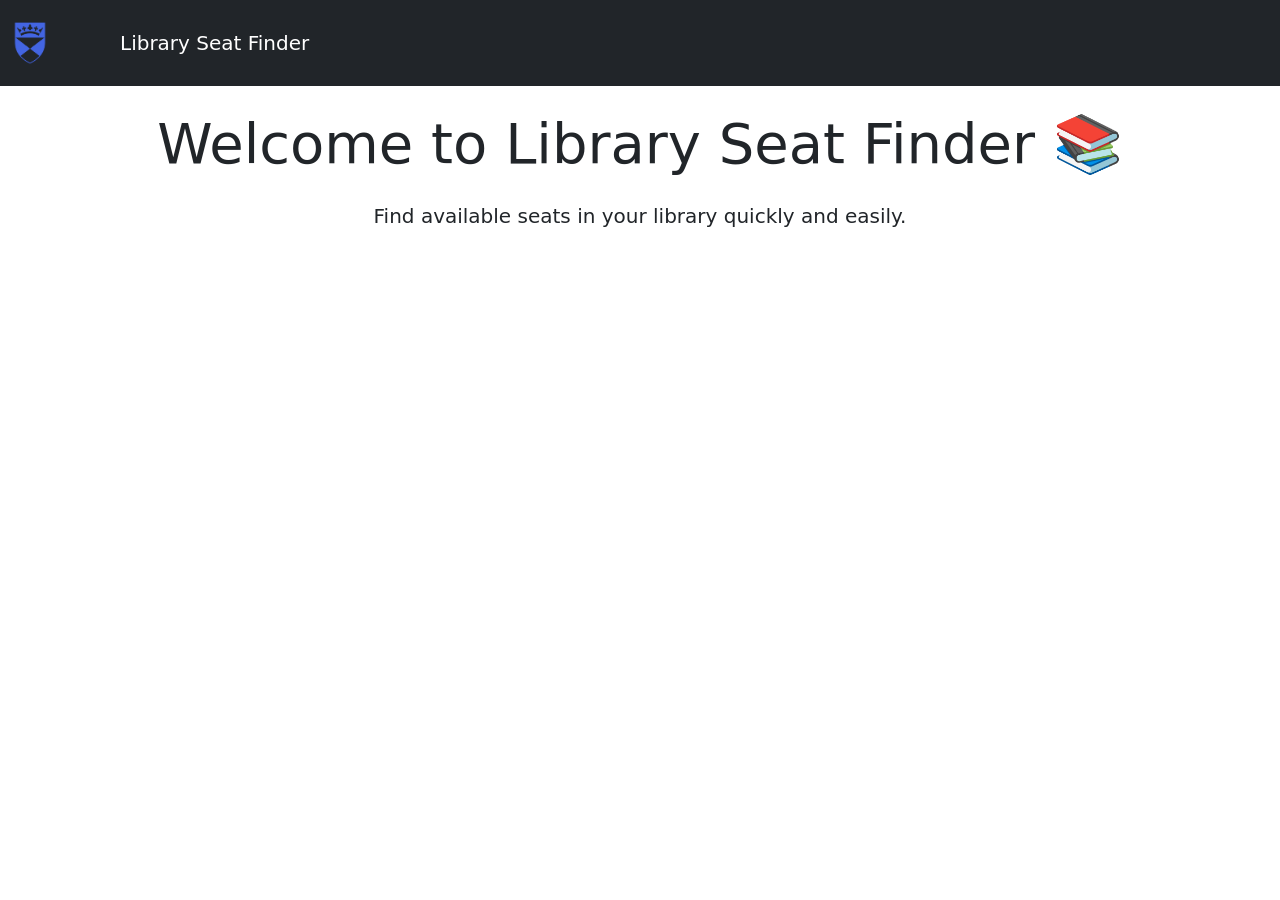
==== index.html @ 10b20905 "basic styling" ====
<!DOCTYPE html>
<html lang="en">
<head>
    <meta charset="UTF-8">
    <meta name="viewport" content="width=device-width, initial-scale=1.0">
    <title>Library Seat Finder</title>


    <link href="https://cdn.jsdelivr.net/npm/bootstrap@5.3.0/dist/css/bootstrap.min.css" rel="stylesheet" integrity="sha384-9ndCyUaIbzAi2FUVXJi0CjmCapSmO7SnpJef0486qhLnuZ2cdeRhO02iuK6FUUVM" crossorigin="anonymous">

    <link rel="stylesheet" type="text/css" href="css/styles.css">
</head>
<body>
    <nav class="navbar navbar-expand-lg navbar-dark bg-dark">
        <a class="navbar-brand" href="#"><img src="uodlogo.png" alt="UOD logo" width="60" height="60"></a>
        <div class="container">
            <a class="navbar-brand" href="#">Library Seat Finder</a>
        </div>
    </nav>

    <div class="container mt-4">
        <div class="row">
            <div class="col-12">
                <h1 class="display-4 text-center mb-4">Welcome to Library Seat Finder 📚</h1>
                <p class="lead text-center">Find available seats in your library quickly and easily.</p>
            </div>
        </div>
    </div>


    <script src="https://cdn.jsdelivr.net/npm/bootstrap@5.3.0/dist/js/bootstrap.bundle.min.js" integrity="sha384-geWF76RCwLtnZ8qwWowPQNguL3RmwHVBC9FhGdlKrxdiJJigb/j/68SIy3Te4Bkz" crossorigin="anonymous"></script>

    <script type="text/javascript" src="javascript/functions.js"></script>
</body>
</html>
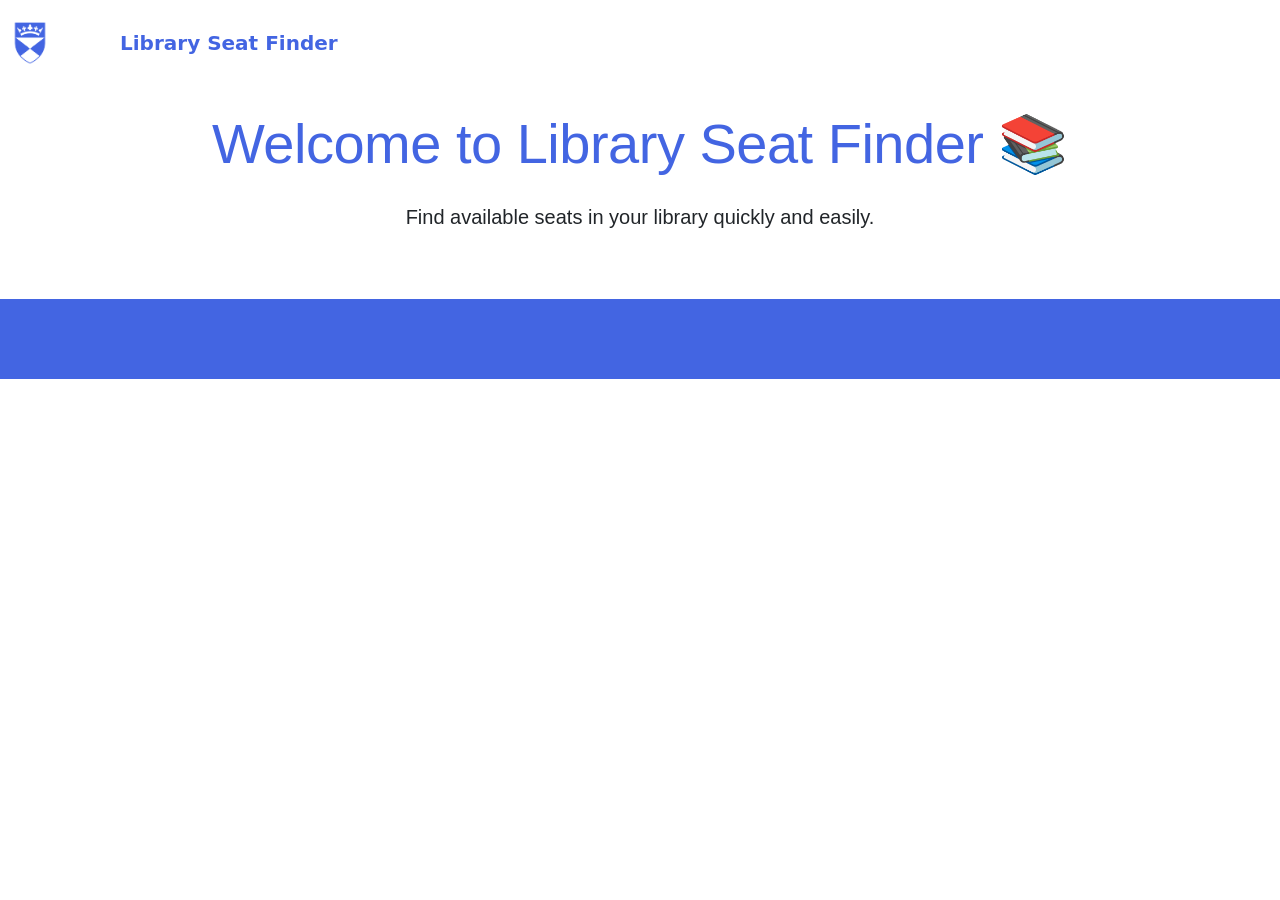
==== commit f5c79771: "styling for webpage" ====
--- a/index.html
+++ b/index.html
@@ -6,12 +6,16 @@
     <title>Library Seat Finder</title>
 
 
+    <link rel="preconnect" href="https://fonts.googleapis.com">
+    <link rel="preconnect" href="https://fonts.gstatic.com" crossorigin>
+    <link href="https://fonts.googleapis.com/css2?family=Lora:wght@400;500;600;700&display=swap" rel="stylesheet">
+
     <link href="https://cdn.jsdelivr.net/npm/bootstrap@5.3.0/dist/css/bootstrap.min.css" rel="stylesheet" integrity="sha384-9ndCyUaIbzAi2FUVXJi0CjmCapSmO7SnpJef0486qhLnuZ2cdeRhO02iuK6FUUVM" crossorigin="anonymous">
 
     <link rel="stylesheet" type="text/css" href="css/styles.css">
 </head>
 <body>
-    <nav class="navbar navbar-expand-lg navbar-dark bg-dark">
+    <nav class="navbar navbar-expand-lg navbar-custom">
         <a class="navbar-brand" href="#"><img src="uodlogo.png" alt="UOD logo" width="60" height="60"></a>
         <div class="container">
             <a class="navbar-brand" href="#">Library Seat Finder</a>
@@ -28,6 +32,9 @@
     </div>
 
 
+    <footer class="footer">
+    </footer>
+
     <script src="https://cdn.jsdelivr.net/npm/bootstrap@5.3.0/dist/js/bootstrap.bundle.min.js" integrity="sha384-geWF76RCwLtnZ8qwWowPQNguL3RmwHVBC9FhGdlKrxdiJJigb/j/68SIy3Te4Bkz" crossorigin="anonymous"></script>
 
     <script type="text/javascript" src="javascript/functions.js"></script>
--- a/css/styles.css
+++ b/css/styles.css
@@ -0,0 +1,28 @@
+h1 {
+    color: #4365e2;
+    font-family: thisBaxterSansMedium, Helvetica, Arial, sans-serif;
+    font-weight: 700;
+    letter-spacing: -0.5px;
+}
+
+p {
+    font-family: thisBaxterSansMedium, Helvetica, Arial, sans-serif;
+    font-weight: 400;
+    line-height: 1.6;
+}
+
+.navbar-custom {
+    background-color: #fff;
+}
+
+.navbar-custom .navbar-brand {
+    color: #4365e2 !important;
+    font-weight: 600;
+}
+
+.footer {
+    background-color: #4365e2;
+    width: 100%;
+    height: 80px;
+    margin-top: 50px;
+}
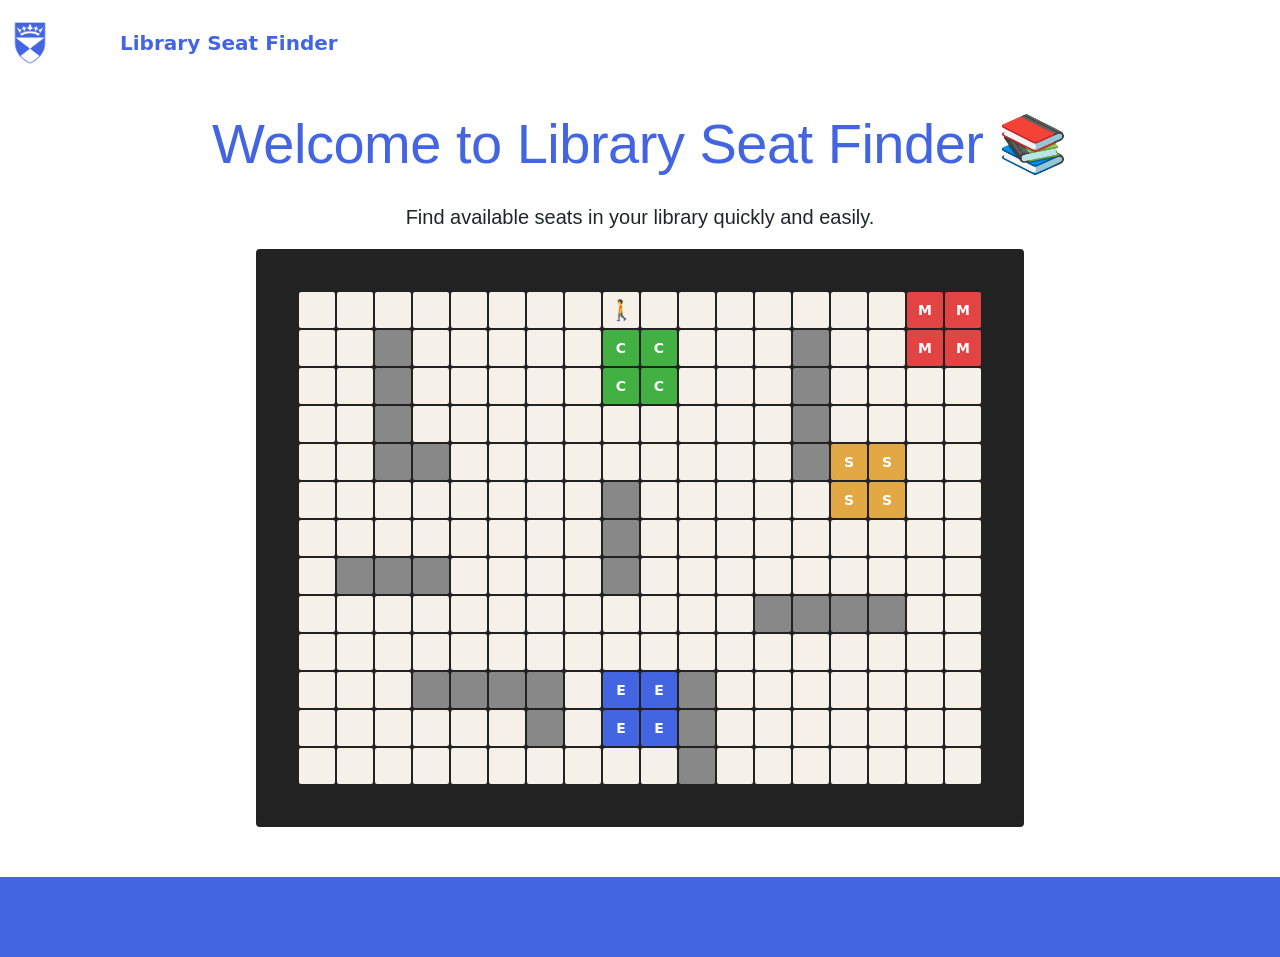
==== commit 9692bf78: "Added grid to html" ====
--- a/index.html
+++ b/index.html
@@ -29,6 +29,11 @@
                 <p class="lead text-center">Find available seats in your library quickly and easily.</p>
             </div>
         </div>
+        <div class="row justify-content-center">
+            <div class="col-auto">
+                <div id="grid-container"></div>
+            </div>
+        </div>
     </div>
 
 
--- a/css/styles.css
+++ b/css/styles.css
@@ -26,3 +26,32 @@
     height: 80px;
     margin-top: 50px;
 }
+
+#grid-container {
+    display: inline-grid;
+    gap: 2px;
+    background-color: #222;
+    padding: 2px;
+    border: 3px solid #222;
+    border-radius: 4px;
+}
+
+.grid-cell {
+    width: 36px;
+    height: 36px;
+    display: flex;
+    align-items: center;
+    justify-content: center;
+    font-weight: 700;
+    font-size: 14px;
+    border-radius: 2px;
+}
+
+.cell-border  { background-color: #222; }
+.cell-wall    { background-color: #888; }
+.cell-open    { background-color: #f5f0e8; }
+.cell-player  { background-color: #f5f0e8; font-size: 20px; }
+.cell-E       { background-color: #4365e2; color: #fff; }
+.cell-M       { background-color: #e24343; color: #fff; }
+.cell-C       { background-color: #43b043; color: #fff; }
+.cell-S       { background-color: #e2a843; color: #fff; }
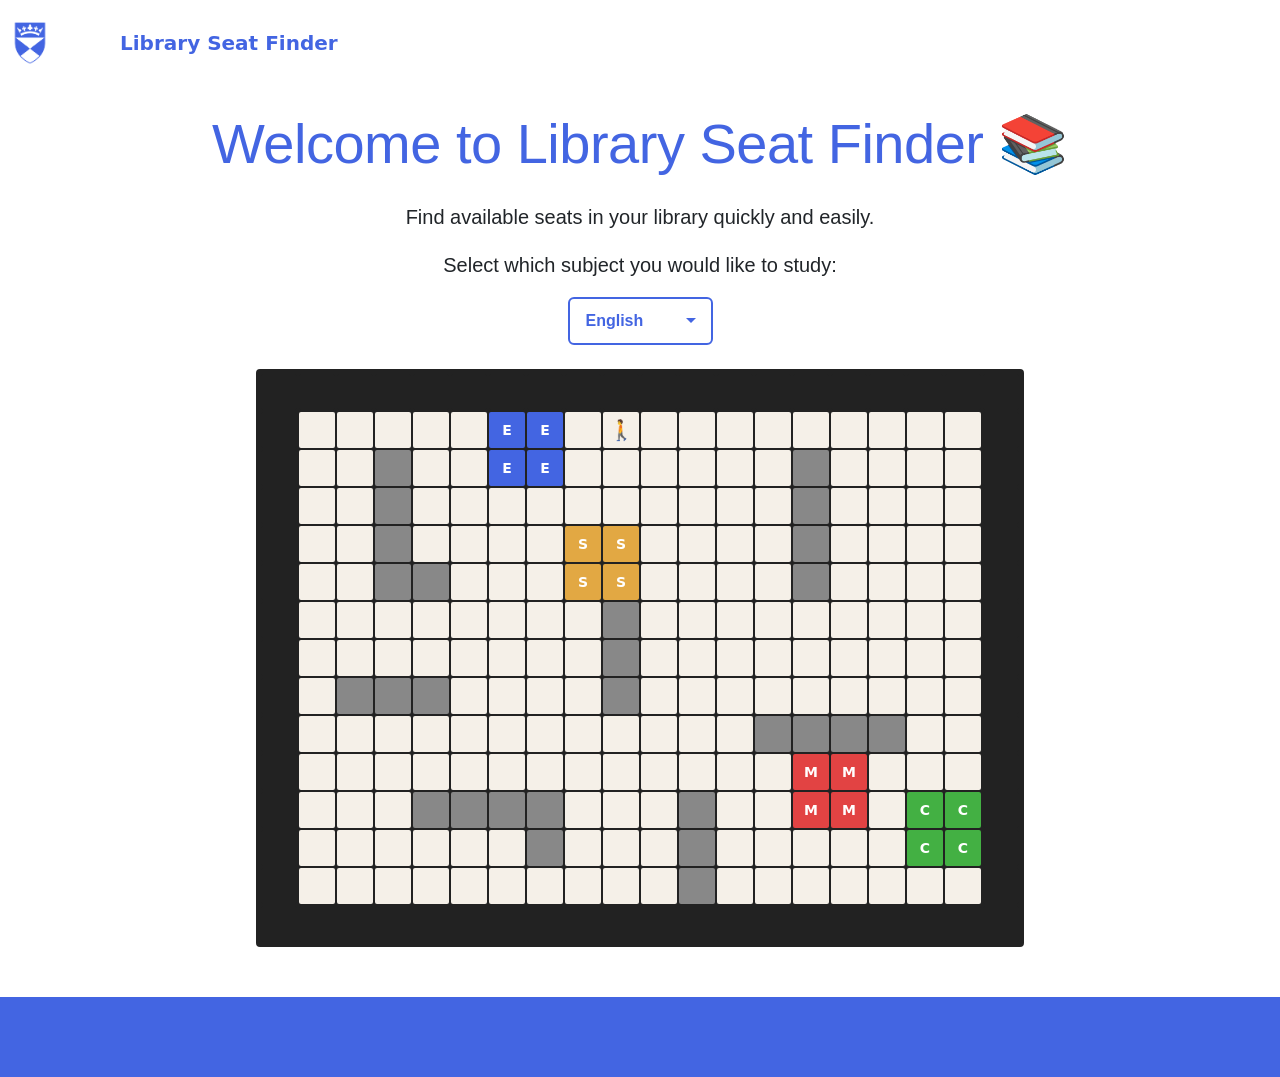
==== commit 85b69ec3: "Added dropdown menu to select subject" ====
--- a/index.html
+++ b/index.html
@@ -29,6 +29,19 @@
                 <p class="lead text-center">Find available seats in your library quickly and easily.</p>
             </div>
         </div>
+        <div class="row mb-4">
+            <div class="col-12 text-center">
+                <p class="lead text-center">Select which subject you would like to study:</p>
+                <form>
+                    <select id="subject-select">
+                        <option value="English">English</option>
+                        <option value="Science">Science</option>
+                        <option value="Computing">Computing</option>
+                        <option value="Maths">Maths</option>
+                    </select>
+                </form>
+            </div>
+        </div>
         <div class="row justify-content-center">
             <div class="col-auto">
                 <div id="grid-container"></div>
--- a/css/styles.css
+++ b/css/styles.css
@@ -9,6 +9,32 @@
     font-family: thisBaxterSansMedium, Helvetica, Arial, sans-serif;
     font-weight: 400;
     line-height: 1.6;
+}
+
+#subject-select {
+    appearance: none;
+    -webkit-appearance: none;
+    background-color: #fff;
+    color: #4365e2;
+    border: 2px solid #4365e2;
+    border-radius: 6px;
+    padding: 10px 40px 10px 16px;
+    font-family: thisBaxterSansMedium, Helvetica, Arial, sans-serif;
+    font-size: 16px;
+    font-weight: 600;
+    cursor: pointer;
+    outline: none;
+    background-image: url("data:image/svg+xml,%3Csvg xmlns='http://www.w3.org/2000/svg' width='12' height='12' viewBox='0 0 12 12'%3E%3Cpath fill='%234365e2' d='M6 8L1 3h10z'/%3E%3C/svg%3E");
+    background-repeat: no-repeat;
+    background-position: right 14px center;
+    transition: background-color 0.2s, color 0.2s;
+}
+
+#subject-select:hover,
+#subject-select:focus {
+    background-color: #4365e2;
+    color: #fff;
+    background-image: url("data:image/svg+xml,%3Csvg xmlns='http://www.w3.org/2000/svg' width='12' height='12' viewBox='0 0 12 12'%3E%3Cpath fill='%23ffffff' d='M6 8L1 3h10z'/%3E%3C/svg%3E");
 }
 
 .navbar-custom {
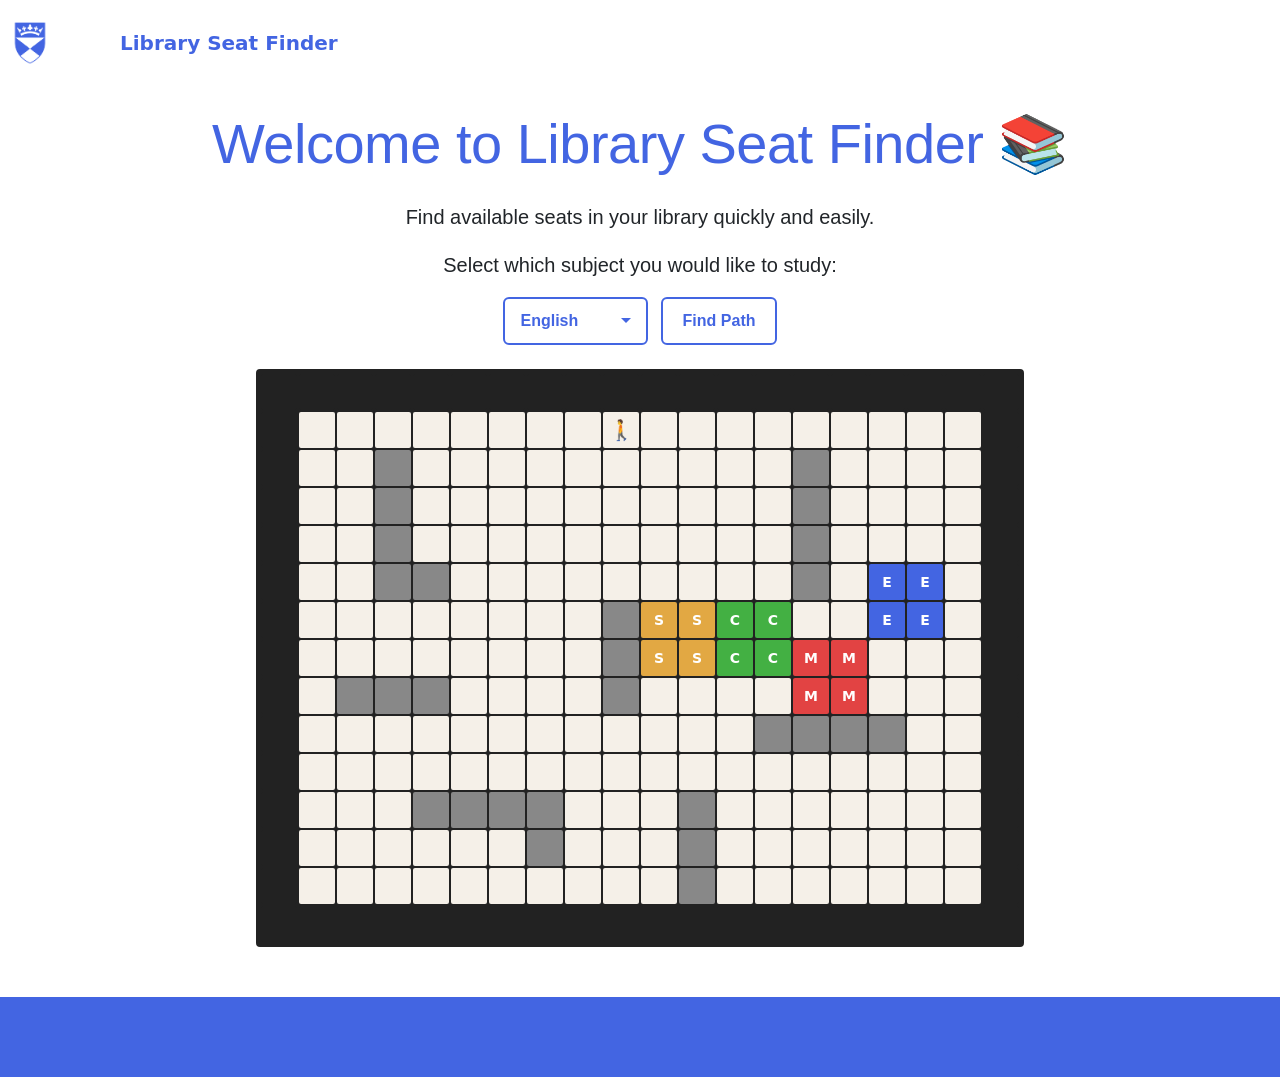
==== commit b8e38ea6: "Added submit button" ====
--- a/index.html
+++ b/index.html
@@ -39,6 +39,7 @@
                         <option value="Computing">Computing</option>
                         <option value="Maths">Maths</option>
                     </select>
+                    <input type="submit" value="Find Path" class="button">
                 </form>
             </div>
         </div>
--- a/css/styles.css
+++ b/css/styles.css
@@ -35,6 +35,29 @@
     background-color: #4365e2;
     color: #fff;
     background-image: url("data:image/svg+xml,%3Csvg xmlns='http://www.w3.org/2000/svg' width='12' height='12' viewBox='0 0 12 12'%3E%3Cpath fill='%23ffffff' d='M6 8L1 3h10z'/%3E%3C/svg%3E");
+}
+
+.button {
+    appearance: none;
+    -webkit-appearance: none;
+    background-color: #fff;
+    color: #4365e2;
+    border: 2px solid #4365e2;
+    border-radius: 6px;
+    padding: 10px 20px;
+    font-family: thisBaxterSansMedium, Helvetica, Arial, sans-serif;
+    font-size: 16px;
+    font-weight: 600;
+    cursor: pointer;
+    outline: none;
+    margin-left: 8px;
+    transition: background-color 0.2s, color 0.2s;
+}
+
+.button:hover,
+.button:focus {
+    background-color: #4365e2;
+    color: #fff;
 }
 
 .navbar-custom {
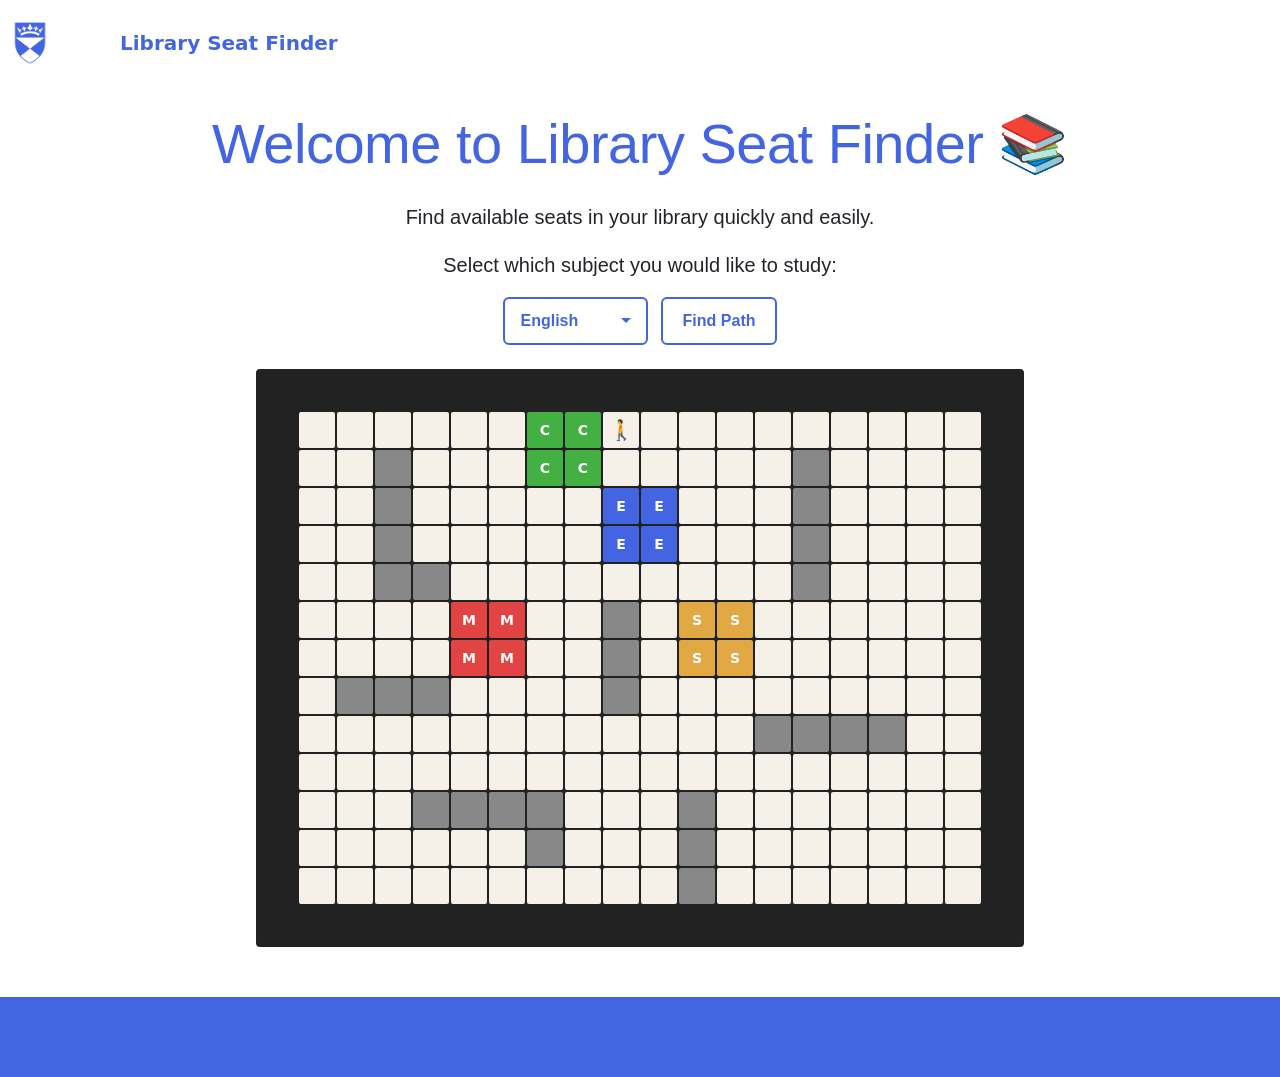
==== commit ca5248a4: "fix cell numbers" ====
--- a/index.html
+++ b/index.html
@@ -32,7 +32,7 @@
         <div class="row mb-4">
             <div class="col-12 text-center">
                 <p class="lead text-center">Select which subject you would like to study:</p>
-                <form>
+                <form id="path-form">
                     <select id="subject-select">
                         <option value="English">English</option>
                         <option value="Science">Science</option>
--- a/css/styles.css
+++ b/css/styles.css
@@ -27,14 +27,7 @@
     background-image: url("data:image/svg+xml,%3Csvg xmlns='http://www.w3.org/2000/svg' width='12' height='12' viewBox='0 0 12 12'%3E%3Cpath fill='%234365e2' d='M6 8L1 3h10z'/%3E%3C/svg%3E");
     background-repeat: no-repeat;
     background-position: right 14px center;
-    transition: background-color 0.2s, color 0.2s;
-}
-
-#subject-select:hover,
-#subject-select:focus {
-    background-color: #4365e2;
-    color: #fff;
-    background-image: url("data:image/svg+xml,%3Csvg xmlns='http://www.w3.org/2000/svg' width='12' height='12' viewBox='0 0 12 12'%3E%3Cpath fill='%23ffffff' d='M6 8L1 3h10z'/%3E%3C/svg%3E");
+    transition: border-color 0.2s, color 0.2s, box-shadow 0.2s;
 }
 
 .button {
@@ -100,6 +93,7 @@
 .cell-wall    { background-color: #888; }
 .cell-open    { background-color: #f5f0e8; }
 .cell-player  { background-color: #f5f0e8; font-size: 20px; }
+.cell-walked  { background-color: #e13636; }
 .cell-E       { background-color: #4365e2; color: #fff; }
 .cell-M       { background-color: #e24343; color: #fff; }
 .cell-C       { background-color: #43b043; color: #fff; }
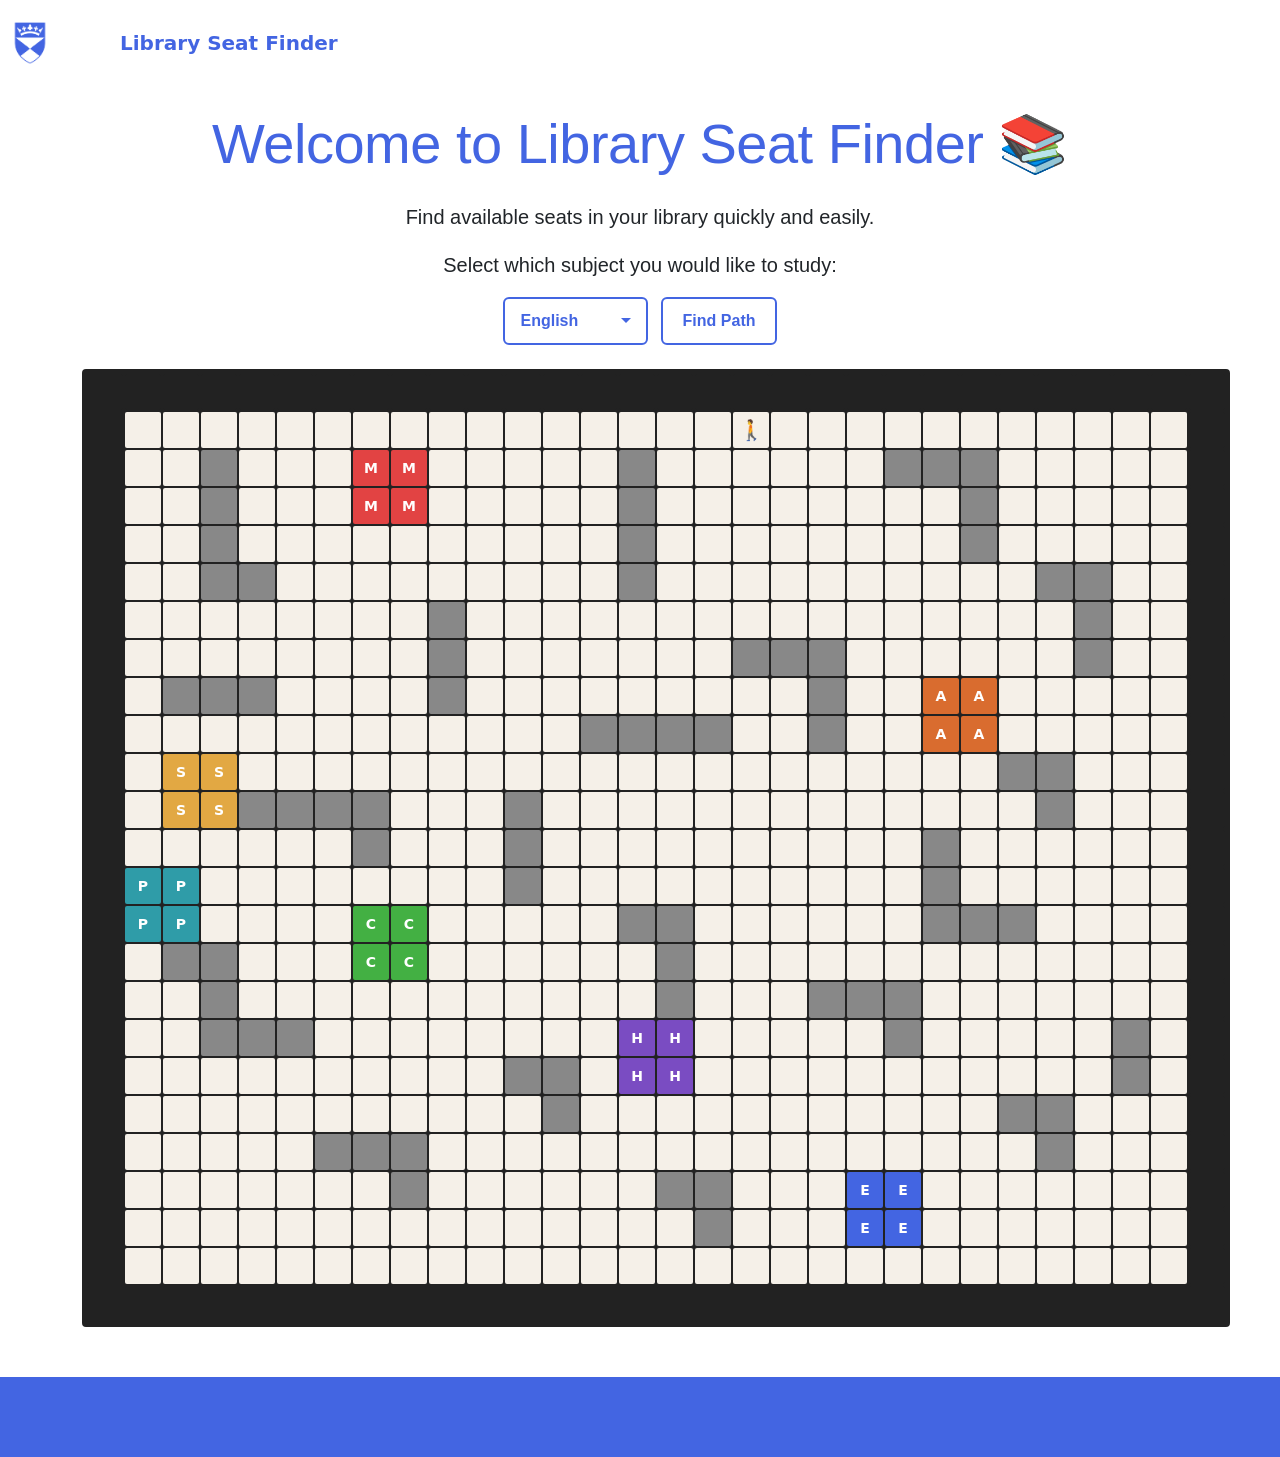
==== commit 09f32a9e: "made the grid bigger and changed some designs and added more subjects" ====
--- a/index.html
+++ b/index.html
@@ -38,6 +38,9 @@
                         <option value="Science">Science</option>
                         <option value="Computing">Computing</option>
                         <option value="Maths">Maths</option>
+                        <option value="History">History</option>
+                        <option value="Art">Art</option>
+                        <option value="Physics">Physics</option>
                     </select>
                     <input type="submit" value="Find Path" class="button">
                 </form>
--- a/css/styles.css
+++ b/css/styles.css
@@ -93,8 +93,11 @@
 .cell-wall    { background-color: #888; }
 .cell-open    { background-color: #f5f0e8; }
 .cell-player  { background-color: #f5f0e8; font-size: 20px; }
-.cell-walked  { background-color: #e13636; }
+.cell-walked  { background-color: #f200ff; }
 .cell-E       { background-color: #4365e2; color: #fff; }
 .cell-M       { background-color: #e24343; color: #fff; }
 .cell-C       { background-color: #43b043; color: #fff; }
 .cell-S       { background-color: #e2a843; color: #fff; }
+.cell-H       { background-color: #7a4cc2; color: #fff; }
+.cell-A       { background-color: #d96c2f; color: #fff; }
+.cell-P       { background-color: #2f9ca8; color: #fff; }
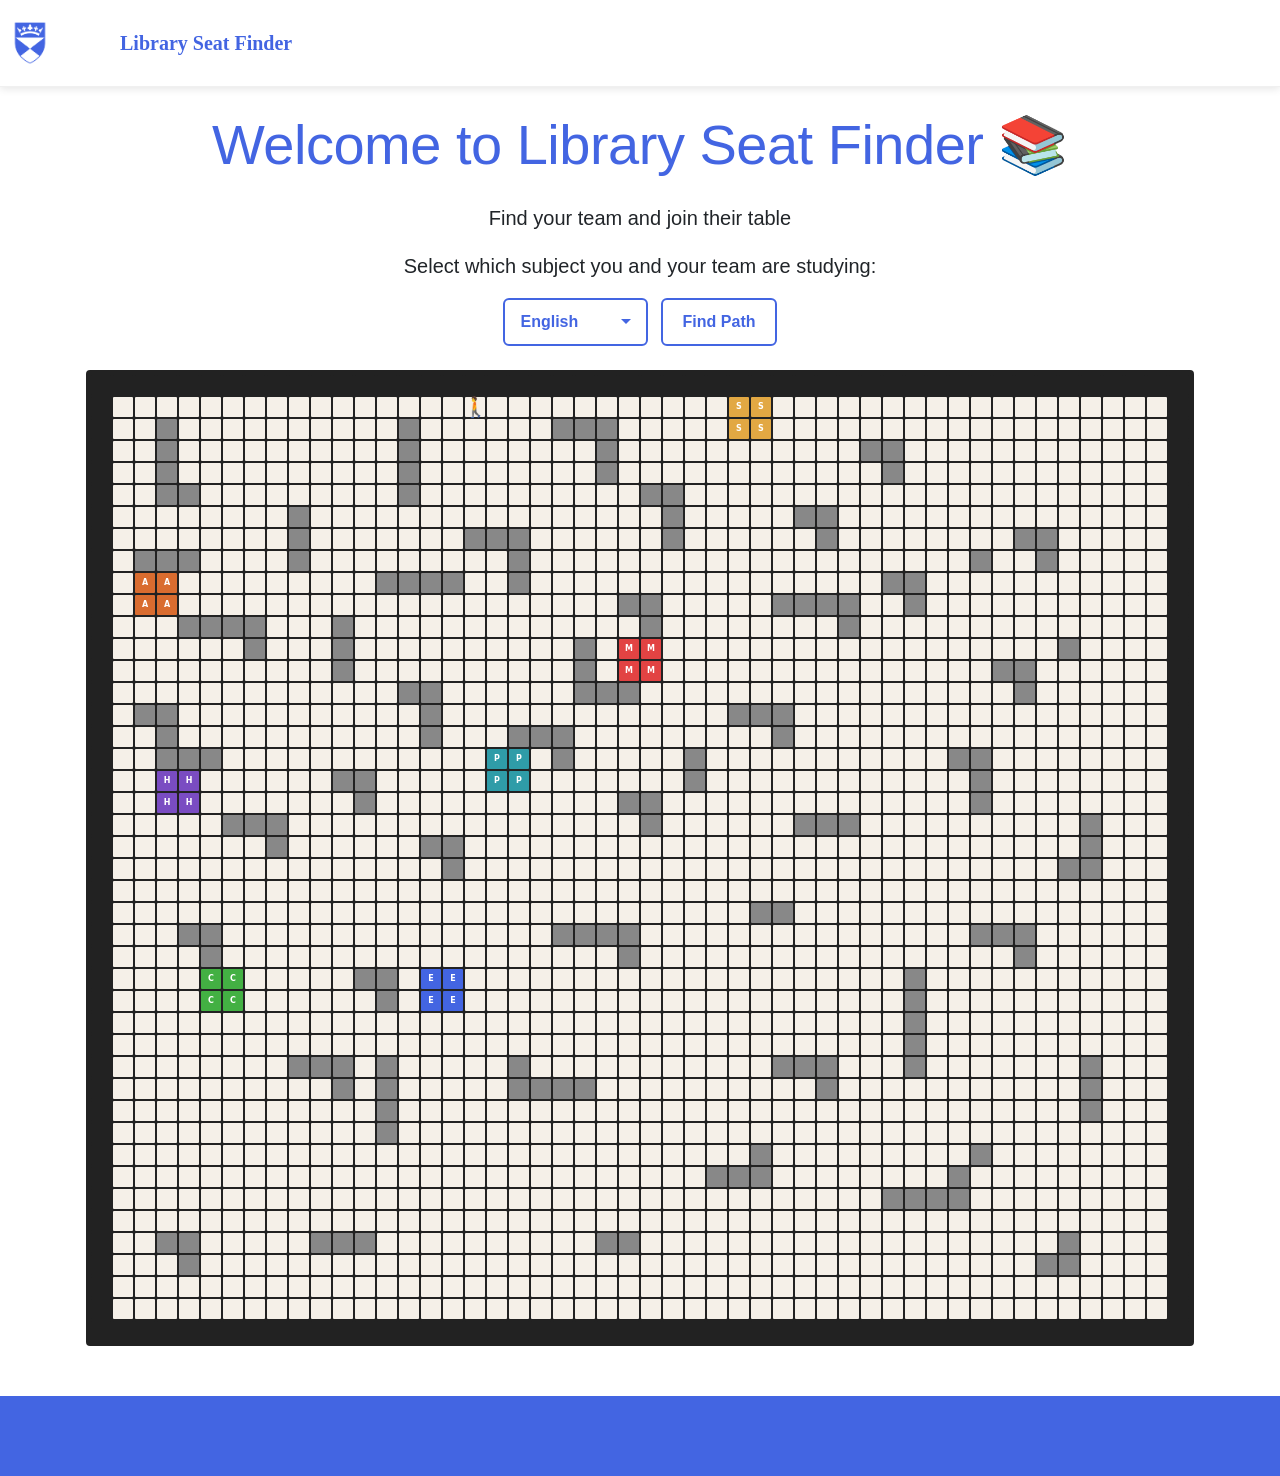
==== commit 17d40e99: "wording change" ====
--- a/index.html
+++ b/index.html
@@ -26,12 +26,12 @@
         <div class="row">
             <div class="col-12">
                 <h1 class="display-4 text-center mb-4">Welcome to Library Seat Finder 📚</h1>
-                <p class="lead text-center">Find available seats in your library quickly and easily.</p>
+                <p class="lead text-center">Find your team and join their table</p>
             </div>
         </div>
         <div class="row mb-4">
             <div class="col-12 text-center">
-                <p class="lead text-center">Select which subject you would like to study:</p>
+                <p class="lead text-center">Select which subject you and your team are studying:</p>
                 <form id="path-form">
                     <select id="subject-select">
                         <option value="English">English</option>
--- a/css/styles.css
+++ b/css/styles.css
@@ -55,11 +55,14 @@
 
 .navbar-custom {
     background-color: #fff;
+    box-shadow: 0 2px 8px rgba(0, 0, 0, 0.1);
+    border-bottom: 1px solid #f0f0f0;
 }
 
 .navbar-custom .navbar-brand {
     color: #4365e2 !important;
     font-weight: 600;
+    font-family: 'Lora', serif;
 }
 
 .footer {
@@ -79,14 +82,14 @@
 }
 
 .grid-cell {
-    width: 36px;
-    height: 36px;
+    width: 20px;
+    height: 20px;
     display: flex;
     align-items: center;
     justify-content: center;
     font-weight: 700;
-    font-size: 14px;
-    border-radius: 2px;
+    font-size: 8px;
+    border-radius: 1px;
 }
 
 .cell-border  { background-color: #222; }
